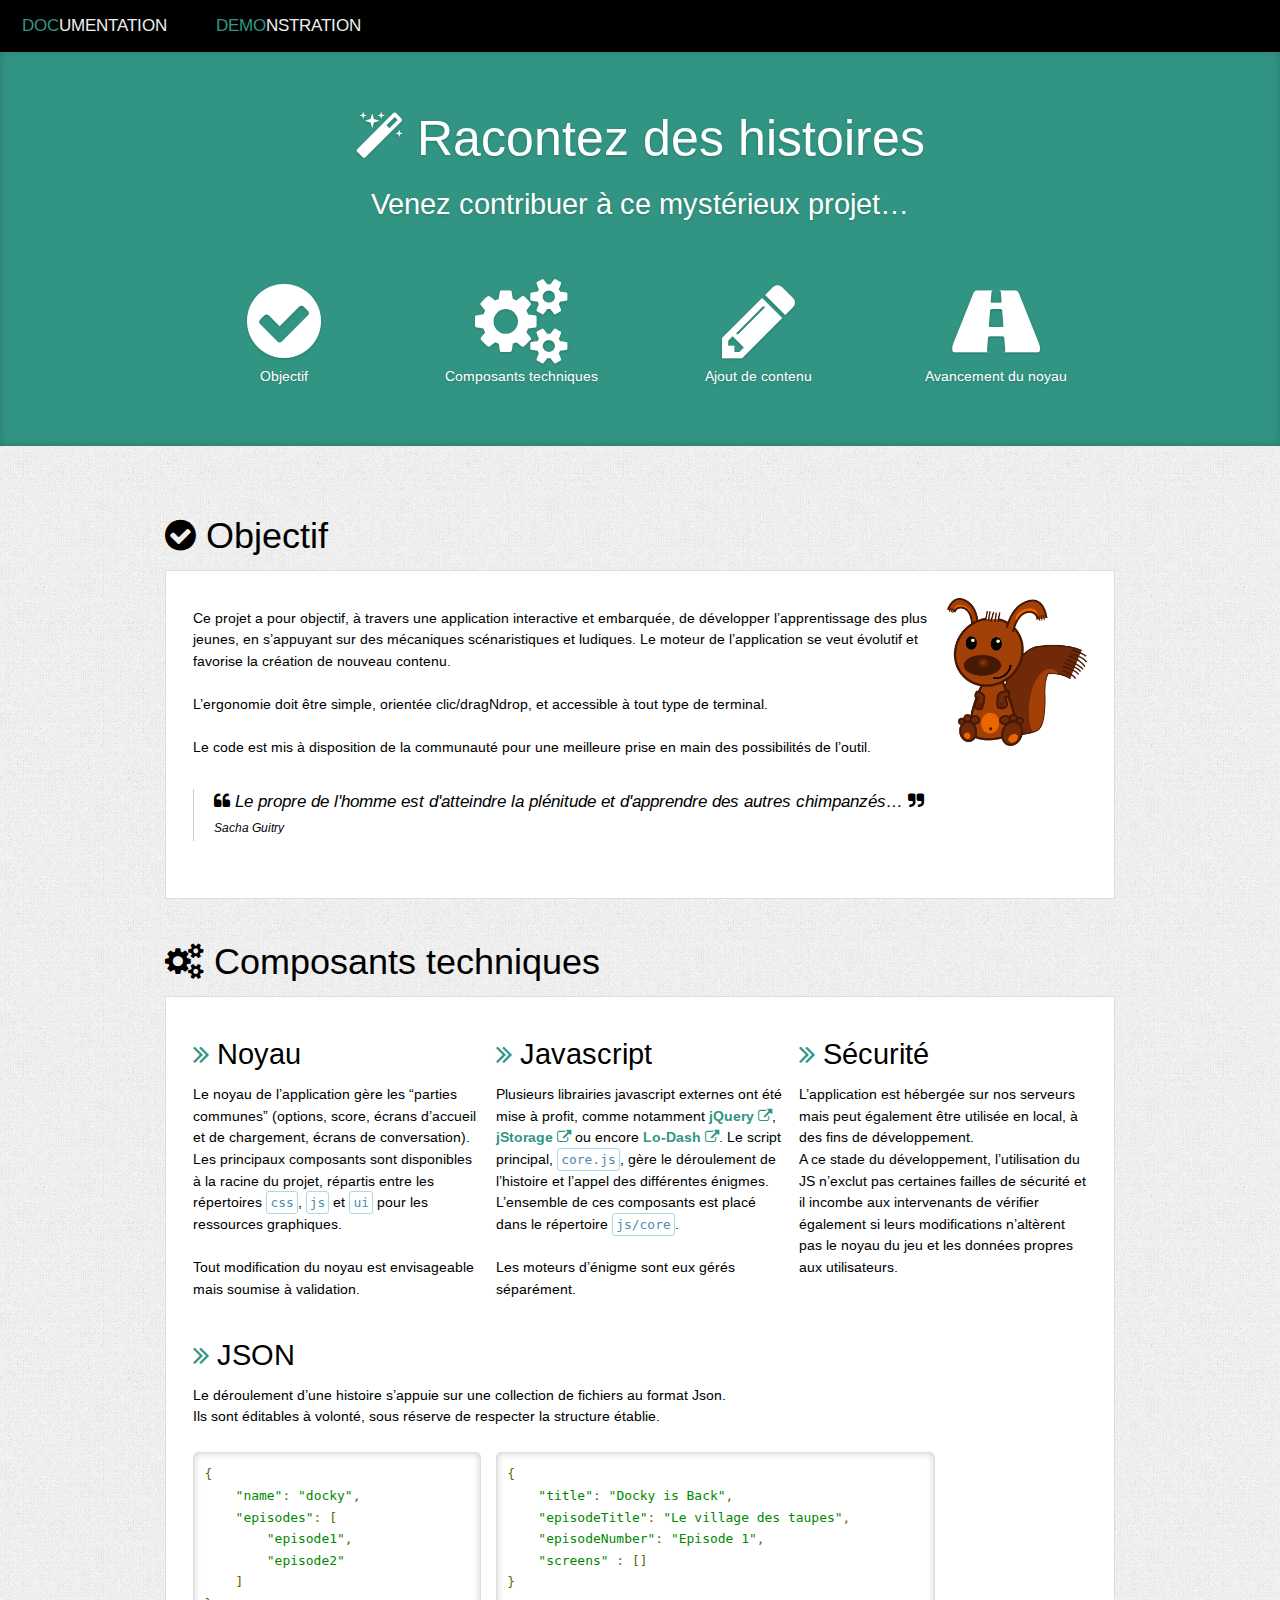
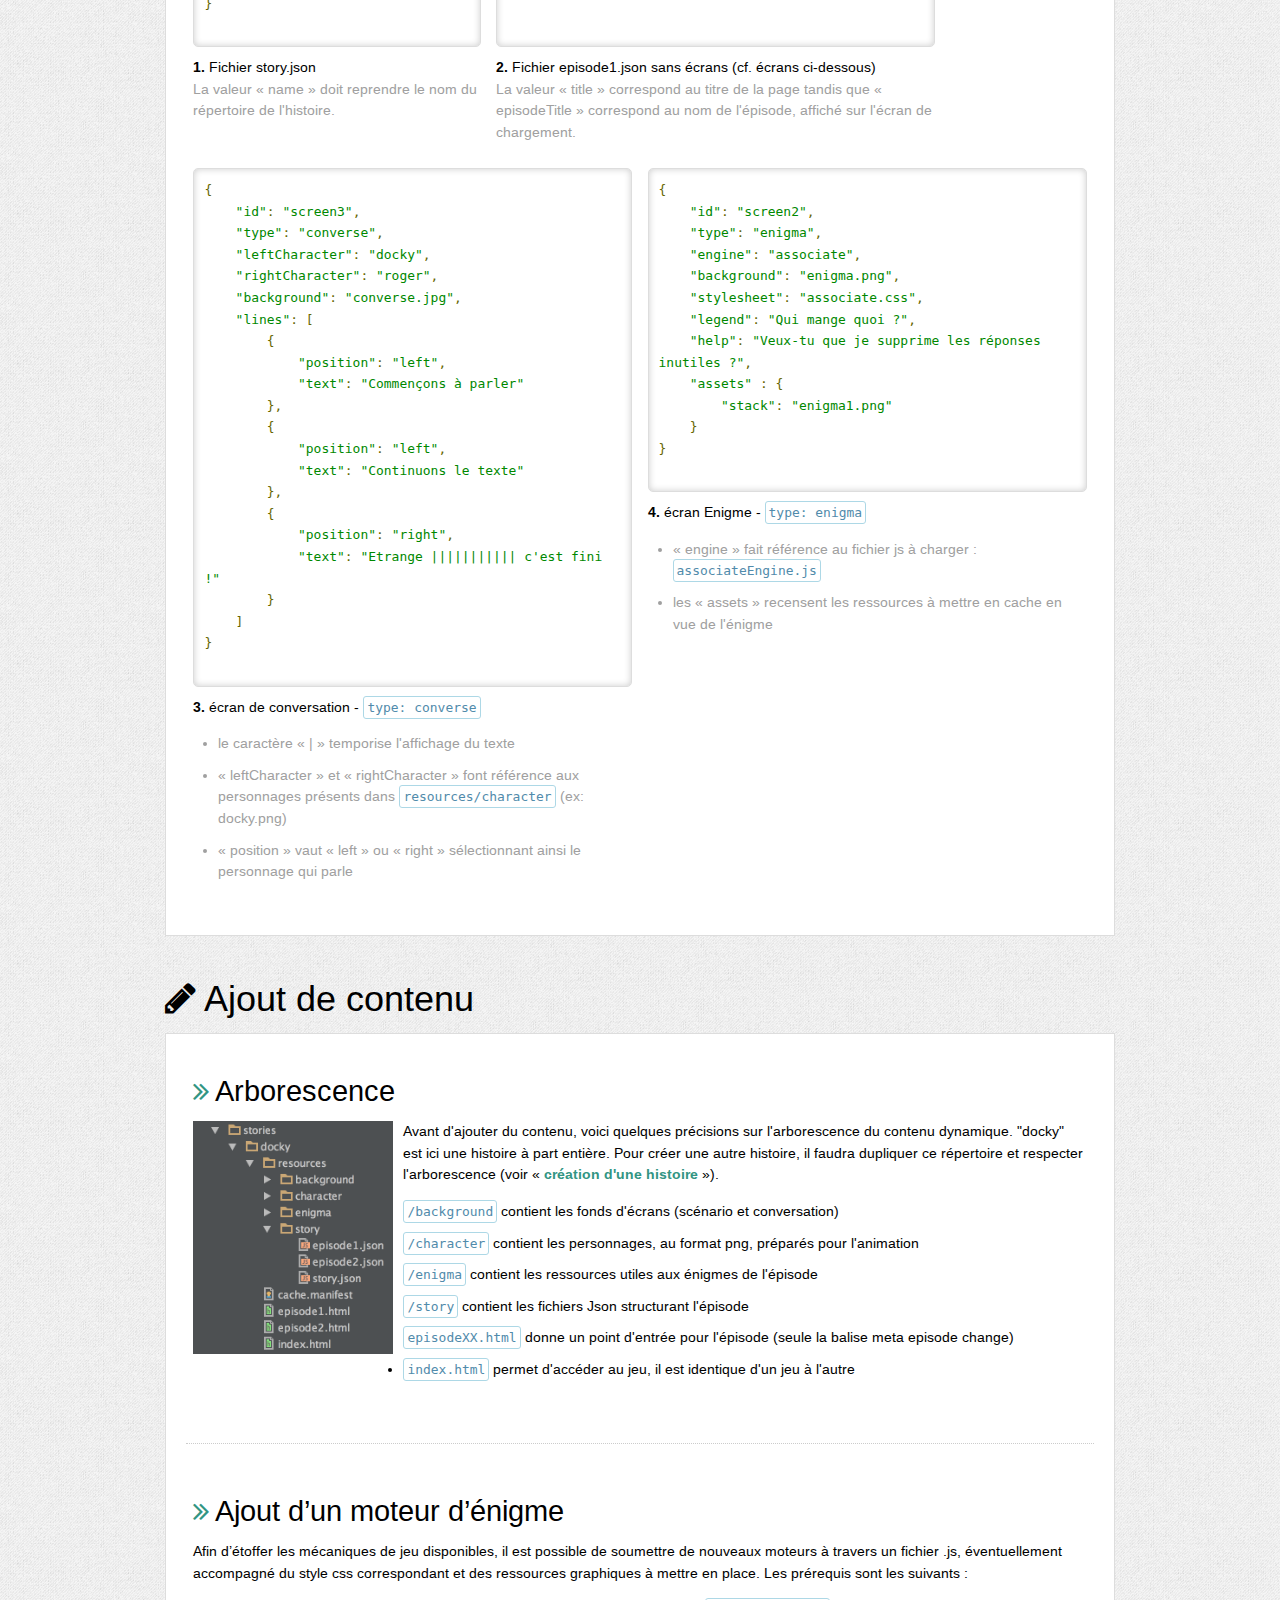
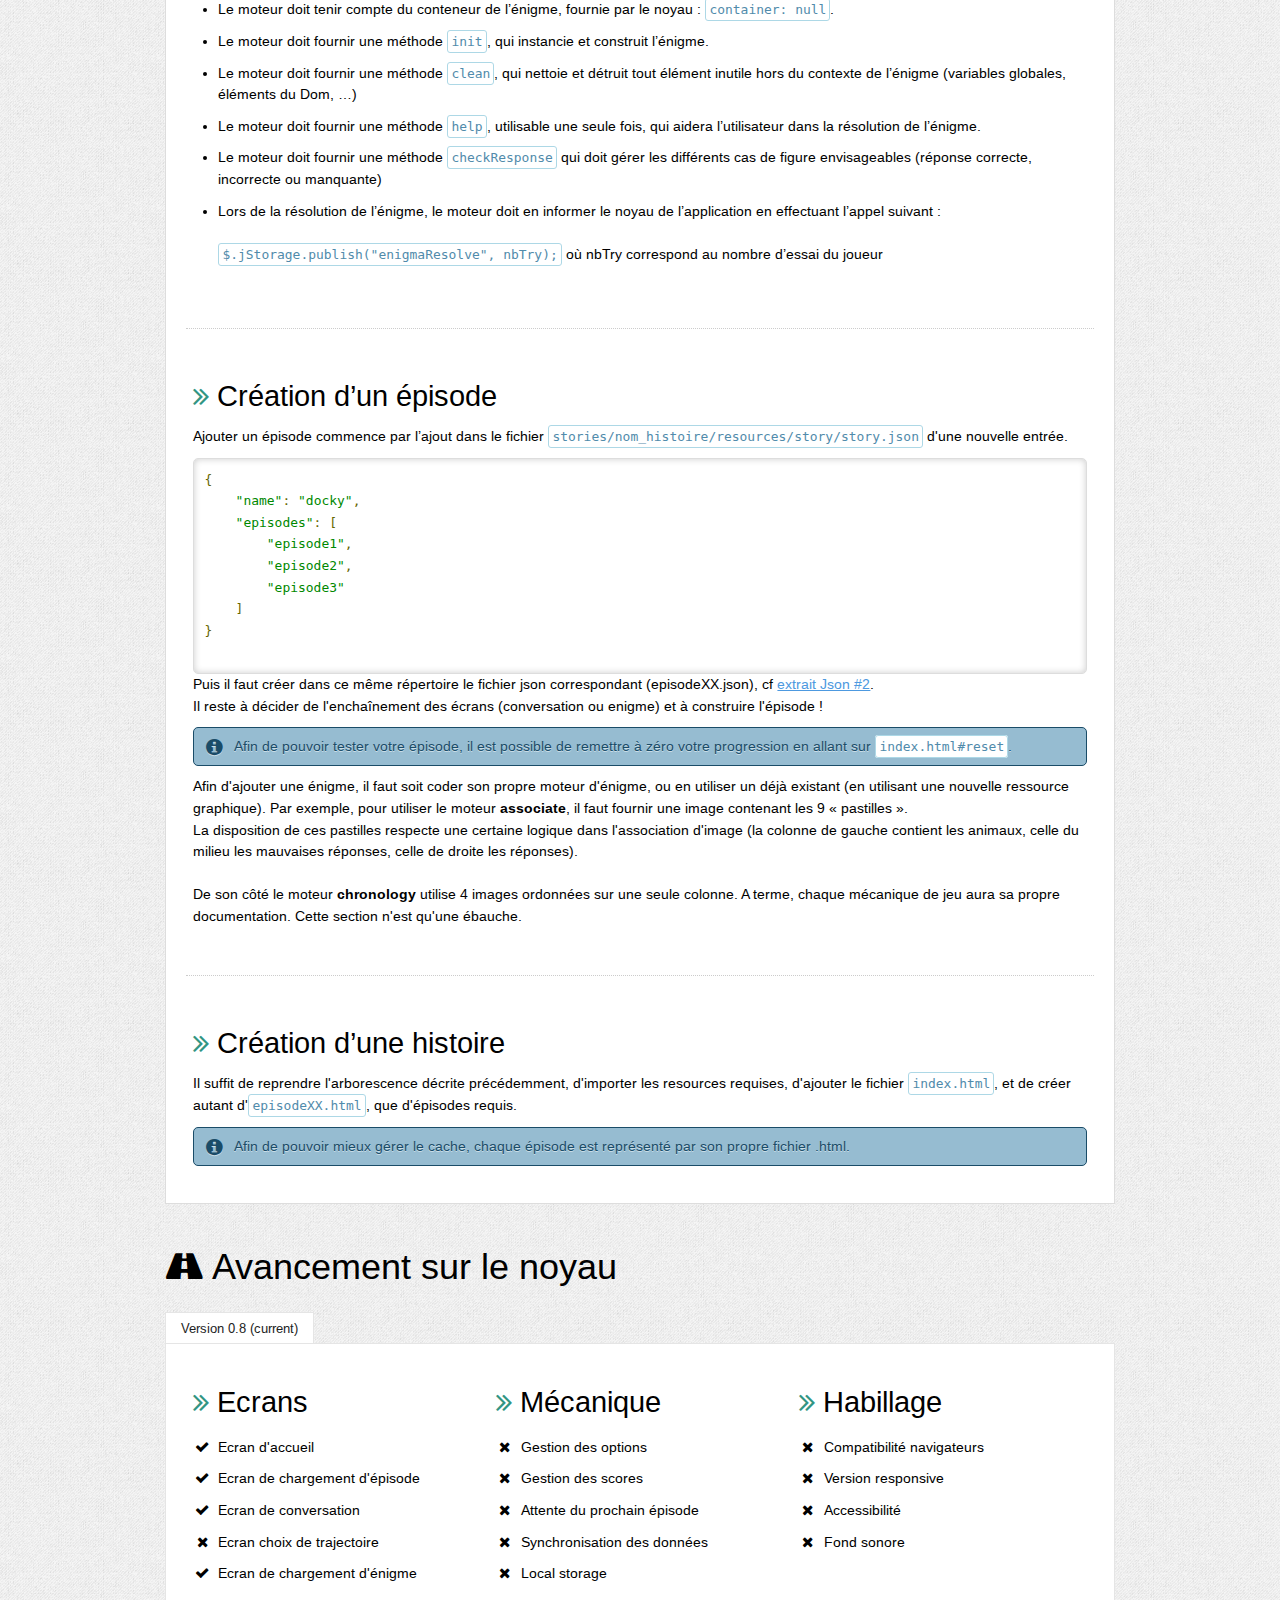
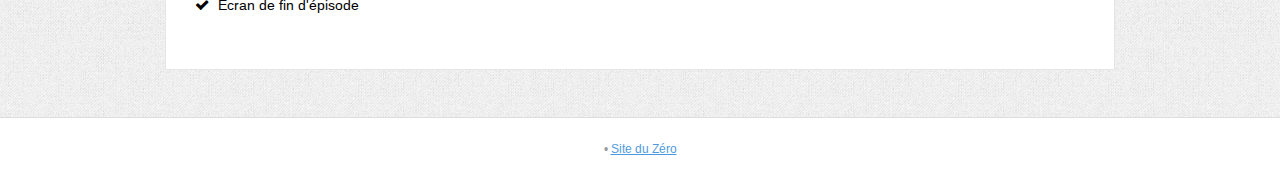
==== docs/index.html @ ab533738 "Merge 7d3cd6b5ebbc8d8673dc4ec50fe0b4dab914d638 into e6782a35d2d16a43f5e92e82fbb731e9cffdc183" ====
<!DOCTYPE html>
<html><head>
<title>Documentation</title>
<meta charset="UTF-8">
<meta name="viewport" content="width=device-width, initial-scale=1.0"/>
<meta name="description" content="" />
<link rel="stylesheet" type="text/css" href="css/kickstart.css" media="all" />                  <!-- KICKSTART -->
<link rel="stylesheet" type="text/css" href="style.css" media="all" />                          <!-- CUSTOM STYLES -->
<script type="text/javascript" src="https://ajax.googleapis.com/ajax/libs/jquery/1.9.1/jquery.min.js"></script>
<script type="text/javascript" src="js/kickstart.js"></script>                                  <!-- KICKSTART -->
</head><body>


<nav class="navbar">
	<ul>
	<li class="first"><a href="#" title="Vous êtes en plein dedans !" class="tooltip-bottom"><span>doc</span>umentation</a></li>
	<li><a href="../stories/docky" target="_blank" title="Le mieux, c'est de passer à l'action" class="tooltip-bottom"><span>DEMO</span>NSTRATION</a></li>
	<li class="last"></li>
	</ul>
</nav>


<!-- ===================================== END HEADER ===================================== -->

<div class="callout callout-top clearfix">
    <div class="grid">
        <h1 class="center"><i class="icon-magic"></i> Racontez des histoires</h1>
        <h4 style="margin-bottom:40px;" class="center">Venez contribuer à ce mystérieux projet…</h4>

        <div class="col_12" style="text-align: center;text-shadow: 0px 1px 3px rgba(0,0,0,0.2);">
            <div class="col_3 column">
                <a href="#objective"><i class="icon-ok-sign icon-4x"></i><br />Objectif</a>
            </div>
            <div class="col_3 column">
                <a href="#technicals"><i class="icon-cogs icon-4x"></i><br />Composants techniques</a>
            </div>
            <div class="col_3 column">
                <a href="#content"><i class="icon-pencil icon-4x"></i><br />Ajout de contenu</a>
            </div>
            <div class="col_3 column">
                <a href="#kernel"><i class="icon-road icon-4x"></i><br />Avancement du noyau</a>
            </div>
        </div>
    </div>
</div>

<div class="grid">



	<div class="col_12">


		<h3 id="objective"><i class="icon-ok-sign"></i> Objectif</h3>
		<div class="panel clearfix">
            <div class="col_12 column">
                <img src="Docky.png" width="140" class="align-right"/>
                <p>
                    Ce projet a pour objectif, à travers une application interactive et embarquée, de développer l’apprentissage des plus jeunes, en s’appuyant sur des mécaniques scénaristiques et ludiques. Le moteur de l’application se veut évolutif et favorise la création de nouveau contenu.<br /><br />
                    L’ergonomie doit être simple, orientée clic/dragNdrop, et accessible à tout type de terminal.<br /><br />
                    Le code est mis à disposition de la communauté pour une meilleure prise en main des possibilités de l’outil.

                </p>
                <blockquote class="small">
                    <p>
                        <i class="icon-quote-left"></i> Le propre de l'homme est d'atteindre la plénitude et d'apprendre des autres chimpanzés… <i class="icon-quote-right"></i>
                        <span>Sacha Guitry</span>
                    </p>
                </blockquote>
            </div>
		</div>


		<h3 id="technicals"><i class="icon-cogs"></i> Composants techniques</h3>
		<div class="panel clearfix">
			<div class="col_4 column">
                <h4><i class="icon-double-angle-right"></i> Noyau</h4>
                <p>
                    Le noyau de l’application gère les “parties communes” (options, score, écrans d’accueil et de chargement, écrans de conversation). Les principaux composants sont disponibles à la racine du projet, répartis entre les répertoires <code>css</code>, <code>js</code> et <code>ui</code> pour les ressources graphiques.<br /><br/>

                    Tout modification du noyau est envisageable mais soumise à validation.
                </p>
			</div>
            <div class="col_4 column">
                <h4><i class="icon-double-angle-right"></i> Javascript</h4>
                <p>
                    Plusieurs librairies javascript externes ont été mise à profit, comme notamment <a href="http://jquery.com">jQuery <i class="icon-external-link"></i></a>, <a href="http://www.jstorage.info">jStorage <i class="icon-external-link"></i></a> ou encore <a href="http://lodash.com">Lo-Dash <i class="icon-external-link"></i></a>. Le script principal, <code>core.js</code>, gère le déroulement de l’histoire et l’appel des différentes énigmes. L’ensemble de ces composants est placé dans le répertoire <code>js/core</code>.<br /><br />

                    Les moteurs d’énigme sont eux gérés séparément.
                </p>
            </div>
            <div class="col_4 column">
                <h4><i class="icon-double-angle-right"></i> Sécurité</h4>
                <p>
                    L’application est hébergée sur nos serveurs mais peut également être utilisée en local, à des fins de développement. <br />A ce stade du développement, l’utilisation du JS n’exclut pas certaines failles de sécurité et il incombe aux intervenants de vérifier également si leurs modifications n’altèrent pas le noyau du jeu et les données propres aux utilisateurs.
                </p>
            </div>

            <div id="json" class="col_12 column">
                <h4><i class="icon-double-angle-right"></i> JSON</h4>
                <p>
                    Le déroulement d’une histoire s’appuie sur une collection de fichiers au format Json.<br />
                    Ils sont éditables à volonté, sous réserve de respecter la structure établie.
                </p>

            </div>
            <div class="col_4 column">
                <pre>
{
    "name": "docky",
    "episodes": [
        "episode1",
        "episode2"
    ]
}
                </pre>
                <p>
                    <b>1.</b> Fichier story.json<br />
                    <span class="clues">La valeur &laquo; name &raquo; doit reprendre le nom du répertoire de l'histoire.</span>
                </p>
            </div>

            <div class="col_6 column">
                <pre>
{
    "title": "Docky is Back",
    "episodeTitle": "Le village des taupes",
    "episodeNumber": "Episode 1",
    "screens" : []
}

                </pre>
                <p>
                    <b>2.</b> Fichier episode1.json sans écrans (cf. écrans ci-dessous)<br />
                    <span class="clues">La valeur &laquo; title &raquo; correspond au titre de la page tandis
                    que &laquo; episodeTitle &raquo; correspond au nom de l'épisode, affiché sur l'écran de chargement.</span>
            </div>

            <div class="col_6 column">
                <pre>
{
    "id": "screen3",
    "type": "converse",
    "leftCharacter": "docky",
    "rightCharacter": "roger",
    "background": "converse.jpg",
    "lines": [
        {
            "position": "left",
            "text": "Commençons à parler"
        },
        {
            "position": "left",
            "text": "Continuons le texte"
        },
        {
            "position": "right",
            "text": "Etrange ||||||||||| c'est fini !"
        }
    ]
}
                </pre>
                <p>
                    <b>3.</b> écran de conversation - <code>type: converse</code><br/>
                    <span class="clues">
                    <ul class="clues">
                        <li>le caractère &laquo; | &raquo; temporise l'affichage du texte</li>
                        <li>&laquo; leftCharacter &raquo; et &laquo; rightCharacter &raquo; font référence aux personnages présents dans <code>resources/character</code> (ex: docky.png)</li>
                        <li>&laquo; position &raquo; vaut &laquo; left &raquo; ou &laquo; right &raquo; sélectionnant ainsi le personnage qui parle</li>
                    </ul>
                    </span>
                </p>
            </div>

            <div class="col_6 column">
                <pre>
{
    "id": "screen2",
    "type": "enigma",
    "engine": "associate",
    "background": "enigma.png",
    "stylesheet": "associate.css",
    "legend": "Qui mange quoi ?",
    "help": "Veux-tu que je supprime les réponses inutiles ?",
    "assets" : {
        "stack": "enigma1.png"
    }
}
                </pre>
                <p>
                    <b>4.</b> écran Enigme - <code>type: enigma</code><br/>

                    <ul class="clues">
                        <li>&laquo; engine &raquo; fait référence au fichier js à charger : <code>associateEngine.js</code></li>
                        <li>les &laquo; assets &raquo; recensent les ressources à mettre en cache en vue de l'énigme</li>
                    </ul>


                </p>
            </div>

		</div>

		<h3 id="content"><i class="icon-pencil"></i> Ajout de contenu</h3>
		<div class="panel clearfix">

            <div class="col_12 column">
                <h4><i class="icon-double-angle-right"></i> Arborescence</h4>
                <img src="arbo.png" width="200" class="align-left"/>
                <p>Avant d'ajouter du contenu, voici quelques précisions sur l'arborescence du contenu dynamique. "docky" est ici une histoire à part entière. Pour créer une autre histoire, il faudra dupliquer ce répertoire et respecter l'arborescence (voir &laquo; <a href="#createStory">création d'une histoire</a> &raquo;).</p>
                    <ul>
                        <li><code>/background</code> contient les fonds d'écrans (scénario et conversation)</li>
                        <li><code>/character</code> contient les personnages, au format png, préparés pour l'animation</li>
                        <li><code>/enigma</code> contient les ressources utiles aux énigmes de l'épisode</li>
                        <li><code>/story</code> contient les fichiers Json structurant l'épisode</li>
                        <li><code>episodeXX.html</code> donne un point d'entrée pour l'épisode (seule la balise meta episode change)</li>
                        <li><code>index.html</code> permet d'accéder au jeu, il est identique d'un jeu à l'autre</li>
                    </ul>

            </div>

            <hr />

			<div class="col_12 column">
                <h4><i class="icon-double-angle-right"></i> Ajout d’un moteur d’énigme</h4>
                <p>
                    Afin d’étoffer les mécaniques de jeu disponibles, il est possible de soumettre de nouveaux moteurs à travers un fichier .js, éventuellement accompagné du style css correspondant et des ressources graphiques à mettre en place.

                    Les prérequis sont les suivants :
                    <ul>
                        <li>Le moteur doit tenir compte du conteneur de l’énigme, fournie par le noyau : <code>container: null</code>.</li>
                        <li>Le moteur doit fournir une méthode <code>init</code>,  qui instancie et construit l’énigme.</li>
                        <li>Le moteur doit fournir une méthode <code>clean</code>, qui nettoie et détruit tout élément inutile hors du contexte de l’énigme (variables globales, éléments du Dom, …)</li>
                        <li>Le moteur doit fournir une méthode <code>help</code>, utilisable une seule fois, qui aidera l’utilisateur dans la résolution de l’énigme.</li>
                        <li>Le moteur doit fournir une méthode <code>checkResponse</code> qui doit gérer les différents cas de figure envisageables (réponse correcte, incorrecte ou manquante)</li>
                        <li>Lors de la résolution de l’énigme, le moteur doit en informer le noyau de l’application en effectuant l’appel suivant :<br /><br/>

                            <code>$.jStorage.publish("enigmaResolve", nbTry);</code> où nbTry correspond au nombre d’essai du joueur
                        </li>
                    </ul>
                </p>
			</div>

            <hr />

            <div class="col_12 column">
                <h4><i class="icon-double-angle-right"></i> Création d’un épisode</h4>
                <p>
                    Ajouter un épisode commence par l’ajout dans le fichier <code>stories/nom_histoire/resources/story/story.json</code> d'une nouvelle entrée.

                    <pre>
{
    "name": "docky",
    "episodes": [
        "episode1",
        "episode2",
        "episode3"
    ]
}
                    </pre>

                    Puis il faut créer dans ce même répertoire le fichier json correspondant (episodeXX.json), cf <a href="#json">extrait Json #2</a>. <br />
                    Il reste à décider de l'enchaînement des écrans (conversation ou enigme) et à construire l'épisode !
                </p>

                <p class="notice">
                    <i class="icon-info-sign icon-large"></i>Afin de pouvoir tester votre épisode, il est possible de remettre à zéro votre progression en allant sur <code>index.html#reset</code>.
                </p>

                <p>
                    Afin d'ajouter une énigme, il faut soit coder son propre moteur d'énigme, ou en utiliser un déjà existant (en utilisant une nouvelle ressource graphique). Par exemple, pour utiliser le moteur <b>associate</b>, il faut fournir une image contenant les 9 &laquo; pastilles &raquo;.<br />
                    La disposition de ces pastilles respecte une certaine logique dans l'association d'image (la colonne de gauche contient les animaux, celle du milieu les mauvaises réponses, celle de droite les réponses).<br /><br />
                    De son côté le moteur <b>chronology</b> utilise 4 images ordonnées sur une seule colonne.
                    A terme, chaque mécanique de jeu aura sa propre documentation. Cette section n'est qu'une ébauche.


                </p>
            </div>

            <hr />

            <div id="createStory" class="col_12 column">
                <h4><i class="icon-double-angle-right"></i> Création d’une histoire</h4>
                <p>
                    Il suffit de reprendre l'arborescence décrite précédemment, d'importer les resources requises, d'ajouter le fichier <code>index.html</code>, et de créer autant d'<code>episodeXX.html</code>, que d'épisodes requis.
                </p>
                <p class="notice">
                    <i class="icon-info-sign icon-large"></i>Afin de pouvoir mieux gérer le cache, chaque épisode est représenté par son propre fichier .html.
                </p>
            </div>

		</div>

		<h3 id="kernel"><i class="icon-road"></i> Avancement sur le noyau</h3>
        <ul class="tabs">
            <li><a href="#v0.8">Version 0.8 (current)</a></li>
        </ul>
		<div id="v0.8" class="tab-content clearfix">
			<div class="col_4 column">
				<h4><i class="icon-double-angle-right"></i> Ecrans</h4>
				<ul class="icons">
					<li><i class="icon-ok"></i>Ecran d'accueil</li>
					<li><i class="icon-ok"></i>Ecran de chargement d'épisode</li>
					<li><i class="icon-ok"></i>Ecran de conversation</li>
					<li><i class="icon-remove"></i>Ecran choix de trajectoire</li>
					<li><i class="icon-ok"></i>Ecran de chargement d'énigme</li>
					<li><i class="icon-ok"></i>Ecran de fin d'épisode</li>
				</ul>
			</div>
			<div class="col_4 column">
				<h4><i class="icon-double-angle-right"></i> Mécanique</h4>
				<ul class="icons">
					<li><i class="icon-remove"></i>Gestion des options</li>
					<li><i class="icon-remove"></i>Gestion des scores</li>
					<li><i class="icon-remove"></i>Attente du prochain épisode</li>
					<li><i class="icon-remove"></i>Synchronisation des données</li>
					<li><i class="icon-remove"></i>Local storage</li>
				</ul>
			</div>			
			<div class="col_4 column">
				<h4><i class="icon-double-angle-right"></i> Habillage</h4>
				<ul class="icons">
                    <li><i class="icon-remove"></i>Compatibilité navigateurs</li>
					<li><i class="icon-remove"></i>Version responsive</li>
					<li><i class="icon-remove"></i>Accessibilité</li>
					<li><i class="icon-remove"></i>Fond sonore</li>
				</ul>
			</div>
		</div>


	</div>


</div><!-- END GRID-->

<!-- ===================================== START FOOTER ===================================== -->
<div class="clear"></div>
<div id="footer">
    • <a href="http://www.siteduzero.com">Site du Zéro</a>
</div>


</body></html>
---- docs/css/kickstart.css ----
/*
	99Lime.com HTML KickStart by Joshua Gatcke
	kickstart.css
	
	Don't edit the file if you want HTML KickStart to be upgradeable. 
	Instead, copy any CSS selectors you want to modify to your style.css file.
	
	// Colors
	blue: #4D99E0;
*/
/*---------------------------------
	IMPORTS
-----------------------------------*/
@import url(kickstart-buttons.css);
@import url(kickstart-forms.css);
@import url(kickstart-menus.css);
@import url(kickstart-grid.css);
@import url(jquery.fancybox-1.3.4.css);
@import url(kickstart-slideshow.css);
@import url(prettify.css);
@import url(tiptip.css);
@import url(fonts/fontawesome/css/font-awesome.min.css);

/*---------------------------------
	HTML ELEMENTS
-----------------------------------*/
*{
-webkit-box-sizing: border-box; /* Safari/Chrome, other WebKit */
-moz-box-sizing: border-box;    /* Firefox, other Gecko */
box-sizing: border-box;         /* Opera/IE 8+ */	
}
a{color:#4D99E0;outline:0;}
a:active{color:inherit;}
a:visited{}
a:hover{}
a img{border:0;}
a [class^="icon-"]{color:inherit;text-decoration:none;}
strong,b{color:#000;font-weight:bold;}
strike{}
em,i{}
.hide{display:none;}
.show{display:block;}

/*---------------------------------
	UTILITY
-----------------------------------*/
.center{text-align:center;}
.left{text-align:left;}
.right{text-align:right;}

/*---------------------------------
	HR
-----------------------------------*/
hr{clear:both;border-bottom:0;border-top:1px dotted #ccc;border-right:0;border-left:0;margin:30px 0;min-height: 0px;height:1px;}
hr.alt1{border-style: solid;}
hr.alt2{border-style: dashed;}

/*---------------------------------
	HTML5 ELEMENTS (shim)
-----------------------------------*/
article,aside,details,figcaption,figure,
footer,header,hgroup,menu,nav,section {
display:block;
}

/*---------------------------------
	HEADINGS
-----------------------------------*/
h1,h2,h3,h4,h5,h6{
font-weight:bold;
line-height:140%;
}

h1{
font-size:3.5em;
margin:10px 0 10px 0;
}

h2{
font-size:3em;
margin:10px 0 10px 0;
}

h3{
font-size:2.5em;
margin:10px 0 10px 0;
line-height:130%;
}

h4{
font-size:2em;
margin:10px 0 10px 0;
}

h5{
font-size:1.5em;
margin:10px 0 10px 0;
}

h6{
font-size:1.2em;
margin:10px 0 5px 0;
}

/*---------------------------------
	PARAGRAPHS
-----------------------------------*/
p{
margin:10px 0;
}

/*---------------------------------
	BLOCKQUOTES
-----------------------------------*/
blockquote{
font-size:1.5em;
line-height:1.5em;
font-style: italic;
margin:30px 30px 30px 0;
padding:0 0 0 20px;
border-left:1px solid #ccc;
}

	blockquote span{font-size:0.7em;display:block;}
	blockquote.small{font-size:1.2em;}
	
/*---------------------------------
	LISTS
-----------------------------------*/
ul, ol{
padding:0;
margin:0 0 20px 25px;
}

	li{
	padding:5px 0;
	margin:0;
	}

ul.alt{
padding:0;
margin:0 0 20px 0;
}

	ul.alt li{
	list-style-type:none;
	border-top:1px dotted #ccc;
	border-bottom:1px dotted #ccc;
	margin:0 0 -1px 0;
	background:url(img/icon-arrow-right.png) no-repeat 5px 0.7em;
	padding-left:20px;
	}
	
/*---------------------------------
	PRE & CODE
-----------------------------------*/
code{
font-family: Consolas, "Andale Mono WT", "Andale Mono", "Lucida Console", "Lucida Sans Typewriter", "DejaVu Sans Mono", "Bitstream Vera Sans Mono", "Liberation Mono", "Nimbus Mono L", Monaco, "Courier New", Courier, monospace;
font-size:0.9em;
border:1px solid lightblue;
padding:3px;
-moz-border-radius:3px;
-webkit-border-radius:3px;
border-radius:3px;
color:#518BAB;
}

pre{
white-space: pre-wrap;       /* css-3 */
white-space: -moz-pre-wrap !important;  /* Mozilla, since 1999 */
white-space: -pre-wrap;      /* Opera 4-6 */
white-space: -o-pre-wrap;    /* Opera 7 */
word-wrap: break-word;       /* Internet Explorer 5.5+ */
margin: 0px 0px 0px 0px;
padding:5px 5px 3px 5px;
background:#fff;
-moz-border-radius:5px;
-webkit-border-radius:5px;
border-radius:5px;
-webkit-box-shadow:inset 0px 0px 7px rgba(0,0,0,0.2);
-moz-box-shadow:inset 0px 0px 7px rgba(0,0,0,0.2);
box-shadow:inset 0px 0px 7px rgba(0,0,0,0.2);
padding:10px;
margin:0 0;
border:1px solid #ddd;
font-family: Consolas, "Andale Mono WT", "Andale Mono", "Lucida Console", "Lucida Sans Typewriter", "DejaVu Sans Mono", "Bitstream Vera Sans Mono", "Liberation Mono", "Nimbus Mono L", Monaco, "Courier New", Courier, monospace;
font-size:0.9em;
}

/*---------------------------------
	TABLES
-----------------------------------*/
table{width:100%;margin:0 0 10px 0;text-align:left;border-collapse: collapse;}
	thead, tbody{margin:0;padding:0;}
	th, td{padding:7px 10px;font-size:0.9em;border-bottom:1px dotted #ddd;text-align:left;}
	thead th{font-size:0.9em;padding:3px 10px;border-bottom:1px solid #ddd;}
	tbody tr.last th,
	tbody tr.last td{border-bottom:0;}
	
/* striped */
table.striped{}
	table.striped tr.alt{background:#f5f5f5;}
	table.striped thead th{background:#fff;}
	table.striped tbody th{background:#f5f5f5;text-align:right;padding-right:15px;border-right:1px dotted #e5e5e5;}
	table.striped tbody tr.alt th{background:#efefef;}

/* tight */
table.tight{}
	table.tight th, .tight td{padding:2px 10px;}

/* sortable */
table.sortable{border:1px solid #ddd;}
	table.sortable thead th{cursor: pointer;position:relative;top:0;left:0;border-right:1px solid #ddd;}
	table.sortable thead th:hover{background:#efefef;}
	table.sortable span.arrow{border-style:solid;border-width:5px;
	display:block;position:absolute;top:50%;right:5px;font-size:0;
	border-color:#ccc transparent transparent transparent;
	line-height:0;height:0;width:0;margin-top:-2px;}
	table.sortable span.arrow.up{border-color:transparent transparent #ccc transparent;margin-top:-7px;}

/*---------------------------------
	TABS
-----------------------------------*/
ul.tabs{
margin:10px 0 -1px 0;
padding:0;
width:100%;
border-bottom:1px solid #e5e5e5;
float:left;
font-size:0;
}

	ul.tabs.left{text-align:left;}
	ul.tabs.center{text-align:center;}
	ul.tabs.right{text-align:right;}
	ul.tabs.right li{margin:0 0 0 -2px;}

	ul.tabs li{
	font-size:14px;
	list-style-type:none;
	margin:0 -2px 0 0;
	padding:0;
	display:inline-block;
	*display:inline;/*IE ONLY*/
	position:relative;
	top:0;
	left:0;
	*top:1px;/*IE 7 ONLY*/
	zoom:1;
	}
	
	ul.tabs li a{
	text-decoration:none;
	color:#666;
	display:inline-block;
	padding:9px 15px;
	position: relative;
	top:0;
	left:0;
	line-height:100%;
	background:#f5f5f5;
	-webkit-box-shadow: inset 0px -3px 3px rgba(0,0,0,0.03);
	-moz-box-shadow: inset 0px -3px 3px rgba(0,0,0,0.03);
	box-shadow: inset 0px -3px 3px rgba(0,0,0,0.03);
	border:1px solid #e5e5e5;
	border-bottom:0;
	font-size:0.9em;
	zoom:1;
	}
	
	ul.tabs li a:hover{
	background:#fff;
	}
	
	ul.tabs li.current a{
	position:relative;
	top:1px;
	left:0;
	background:#fff;
	-webkit-box-shadow: none;
	-moz-box-shadow: none;
	box-shadow: none;
	color:#222;
	}
	
	.tab-content{
	border:1px solid #efefef;
	border:1px solid #e5e5e5;
	background:#fff;
	clear:both;
	padding:20px;
	margin:0 0 40px 0;
	}
	

/*---------------------------------
	BREADCRUMBS
-----------------------------------*/
ul.breadcrumbs{
margin:10px 0;
padding:0;
line-height:0%;
font-size:0;
}

	ul.breadcrumbs li{
	list-style-type:none;
	margin:0;
	padding:0;
	display:inline-block;
	*display:inline; /* IE ONLY*/
	position:relative;
	zoom:1;
	line-height:100%;
	font-size:14px; /* 0.8em default to override font-size:0; on parent*/
	}
	
	ul.breadcrumbs li a{
	display:inline-block;
	*display:inline; /* IE ONLY*/
	position:relative;
	padding:5px 15px 5px 5px;
	font-size:0.9em;
	zoom:1;
	margin:0;
	background:url(img/icon-arrow-right.png) no-repeat right center;
	}
	
	ul.breadcrumbs li.last a{
	color:#333;
	cursor: default;
	text-decoration:none;
	background:none;
	}
	
	ul.breadcrumbs li.last a:hover{
	text-decoration:none;
	}
	
	/* Alternative Style */
	ul.breadcrumbs.alt1{
	border:1px solid transparent;
	font-size:0;
	}
	
	ul.breadcrumbs.alt1 li a{
	padding:10px 25px 10px 15px;
	background:url(img/breadcrumbs-bg.gif) no-repeat right center;
	text-decoration:none;
	border-top:1px solid #efefef;
	border-bottom:1px solid #efefef;
	font-size:12px;
	}
	
	ul.breadcrumbs.alt1 a:hover{
	text-decoration:underline;
	}
	
	ul.breadcrumbs.alt1 li.first a{
	border-left:1px solid #efefef;
	}
	
	ul.breadcrumbs.alt1 li.last a{
	background:none;
	border-right:1px solid #efefef;
	}
	
/*---------------------------------
	IMAGES
-----------------------------------*/
/*
	for img .style1, .style2, .style3
	view js/kickstart.js Image Style Helpers
*/
img{
margin:0;
padding:0;
display:inline-block;
position:relative;
zoom:1;
vertical-align: bottom;
}

	img.align-left, .img-wrap.align-left{float:left;margin:0 10px 5px 0;}
	img.align-right, .img-wrap.align-right{float:right;margin:0 0 5px 10px;}
	img.full-width{clear:both;display:block;width:100%;height:auto;margin:0 0 10px 0;}
		
	div.caption{
	background:#f5f5f5;
	border:1px solid #ddd;
	padding:3px;
	max-width:100%;
	display:inline-block;
	height:auto;
	}
	
		div.caption img{
		display:block;
		padding:0;
		margin:0;
		width:100%;
		height:auto;
		}
	
		div.caption span{
		display:block;
		margin-top:3px;
		font-size:0.8em;
		color:#666;
		padding:0px 5px;
		}
		
	.gallery{}
	
		.gallery a{
		display:inline-block;
		position:relative;
		border:1px solid #ddd;
		background:#fff;
		padding:3px;
		margin:5px;
		-moz-border-radius:5px;
		-webkit-border-radius:5px;
		border-radius:5px;
		}
		
		.gallery a img{
		display: block;
		position: relative;
		margin:0;
		padding:0;
		}
		
/*---------------------------------
	SLIDESHOW2
-----------------------------------*/
.slideshow-wrap{
clear:both;
margin:0;
padding:0;
position:relative;
top:0;
left:0;
overflow:hidden;
clear:both;
}

	.slideshow-inner{
	overflow:hidden;
	clear:both;
	position:relative;
	top:0;
	left:0;
	border:1px solid #efefef;
	}
	
	.slideshow{
	clear:both;
	margin:0;
	padding:0;
	width:auto;
	height:auto;
	overflow:hidden;
	}
	
		.slideshow li{
		list-style-type:none;
		margin:0;
		padding:0;
		float:left;
		display:block;
		}
		
			.slideshow img{vertical-align: bottom;}
			
	.slideshow-buttons{
	text-align:right;
	margin:3px 0 0 0;
	padding:0;
	}
	
		.slideshow-buttons li{display:inline;position:relative;top:0;left:0;line-height:100%;margin:0;padding:0;}
		.slideshow-buttons li.current a{background:#ddd;}
		
		.slideshow-buttons a{
		display:inline;
		position:relative;
		top:0;
		left:0;
		padding:1px 3px;
		margin:0 1px;
		line-height:100%;
		border:1px solid #efefef;
		text-decoration:none;
		font-size:0.8em;
		}
---- docs/style.css ----
/*
	99Lime.com HTML KickStart by Joshua Gatcke
	style.css
	
*/

/*---------------------------------
	IMPORTS
-----------------------------------*/
@import url(http://fonts.googleapis.com/css?family=Arimo:400,700);

/*---------------------------------
	OVERRIDES
-----------------------------------*/
h1,h2,h3,h4,h5,h6{
font-family: "Arimo", arial, verdana, sans-serif;
font-weight:normal;
}

thead th,
tbody th{
font-family: "Arimo", arial, verdana, sans-serif;
}

button,
a.btn,
input[type="submit"],
input[type="reset"],
input[type="button"]{
font-family: "Arimo", arial, verdana, sans-serif;
}

.menu{
font-family: "Arimo", arial, verdana, sans-serif;
}

blockquote{
font-family: "Arimo", arial, verdana, sans-serif;
}

/*---------------------------------
	LAYOUT
-----------------------------------*/
body{
margin:0;
padding:0 0 0 0;
color:#000;
background:#efefef url(css/img/gray_jean.png);
font:normal 0.9em/150% 'Arimo', arial, verdana, sans-serif;
text-shadow: 0px 0px 1px transparent; /* google font pixelation fix */
}

#wrap{
width:100%;
background:#fff;
margin:30px auto 30px auto;
padding:0 2%;
border:1px solid #ccc;
}


#footer{
text-align:center;
padding:20px;
margin:0;
border-top:1px solid #ddd;
color:#999;
font-size:0.8em;
text-shadow:0px 1px 1px #fff;
position: relative;
top:0;
left:0;
background:#fff;
}

	#link-top{
	display:none;
	}
	
/* NAV BAR*/
.navbar{
position:fixed;
top:0;
left:0;
width: 100%;
background:#000;
color:#fff;
z-index:1000;
}

	.navbar #logo{
	position:absolute;
	top:0;
	right:0;
	padding:0.5em 1em;
	font-size: 1.7em;
	color:#efefef;
	text-decoration:none;
	}
	
	.navbar span{
	color:#329583;
	}
	
	
	.navbar ul{
	display:inline-block;
	margin:0;
	padding:0;
	}
	
		.navbar li{
		margin:0;
		padding:0;
		list-style-type:0;
		display:inline-block;
		}
		
		.navbar li a{
		display:inline-block;
		color:#efefef;
		padding:1em 1.3em;
		text-decoration:none;
		text-transform: uppercase;
		line-height:100%;
		font-size: 1.2em;
		}
		
.callout{
background:#329583;
padding:3em 0;
color:#fff;
box-shadow:inset 0px 0px 10px rgba(0,0,0,0.2);
text-align: center;
text-shadow:0px 1px 3px rgba(0,0,0,0.2);
display:block;
}
.callout a{
    text-decoration: none;
    color: #FFF;

}
.callout a:hover{

}
.callout a:hover i{
    margin: -1px 0 1px -1px;
    text-shadow:1px 2px 2px rgba(0,0,0,0.4);
}
	.callout + div.grid{margin-top:50px;}
	 a.callout{cursor:pointer;}
	 .callout i.icon-4x{font-size:6em;}
	 .callout h4{margin-bottom:30px;}
	 .callout-top{margin:50px 0 0 0;}
	 .callout p{margin-bottom:0;}
	 .callout .button{margin-top:10px;}
	 .callout.green{background:#19ad0b;/*#86dc00;*/}
	 
#mc_embed_signup{
padding:30px 0;
}

#ui-preview{
border:5px solid #ddd;
margin:30px 0;
display:block;
}

div.panel{
	border:1px solid #ddd;
	padding:20px;
	background:#fff;
	margin-bottom: 40px;
}

h4 i{
    color: #329583;
}

p.notice{
    background-color: #96BCD1;
    border-color: #1A4C68;
    color: #1A4C68;
}

p.notice code{
    background-color: #FFF;
}

p a{
    color: #329583;
    font-weight: bold;
    text-decoration: none;
}
.clues{
    color: #A0A0A0;
}
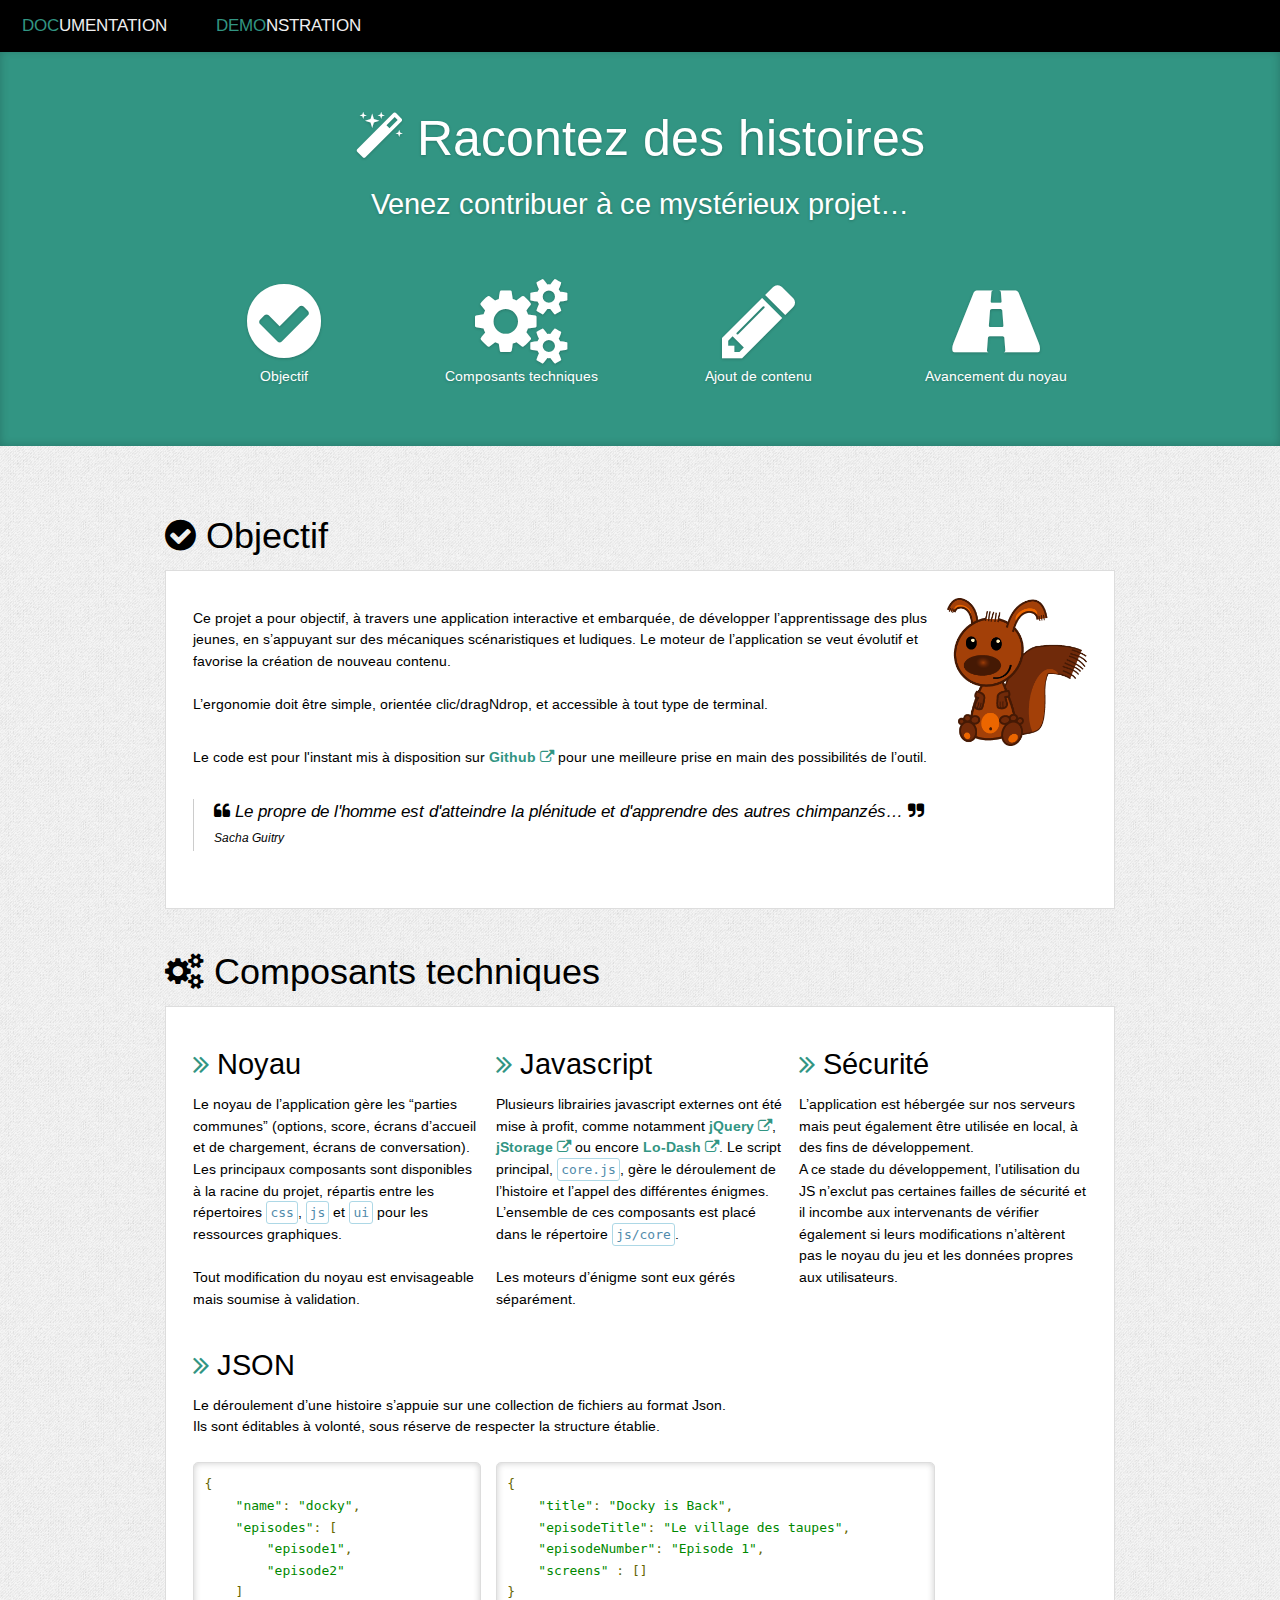
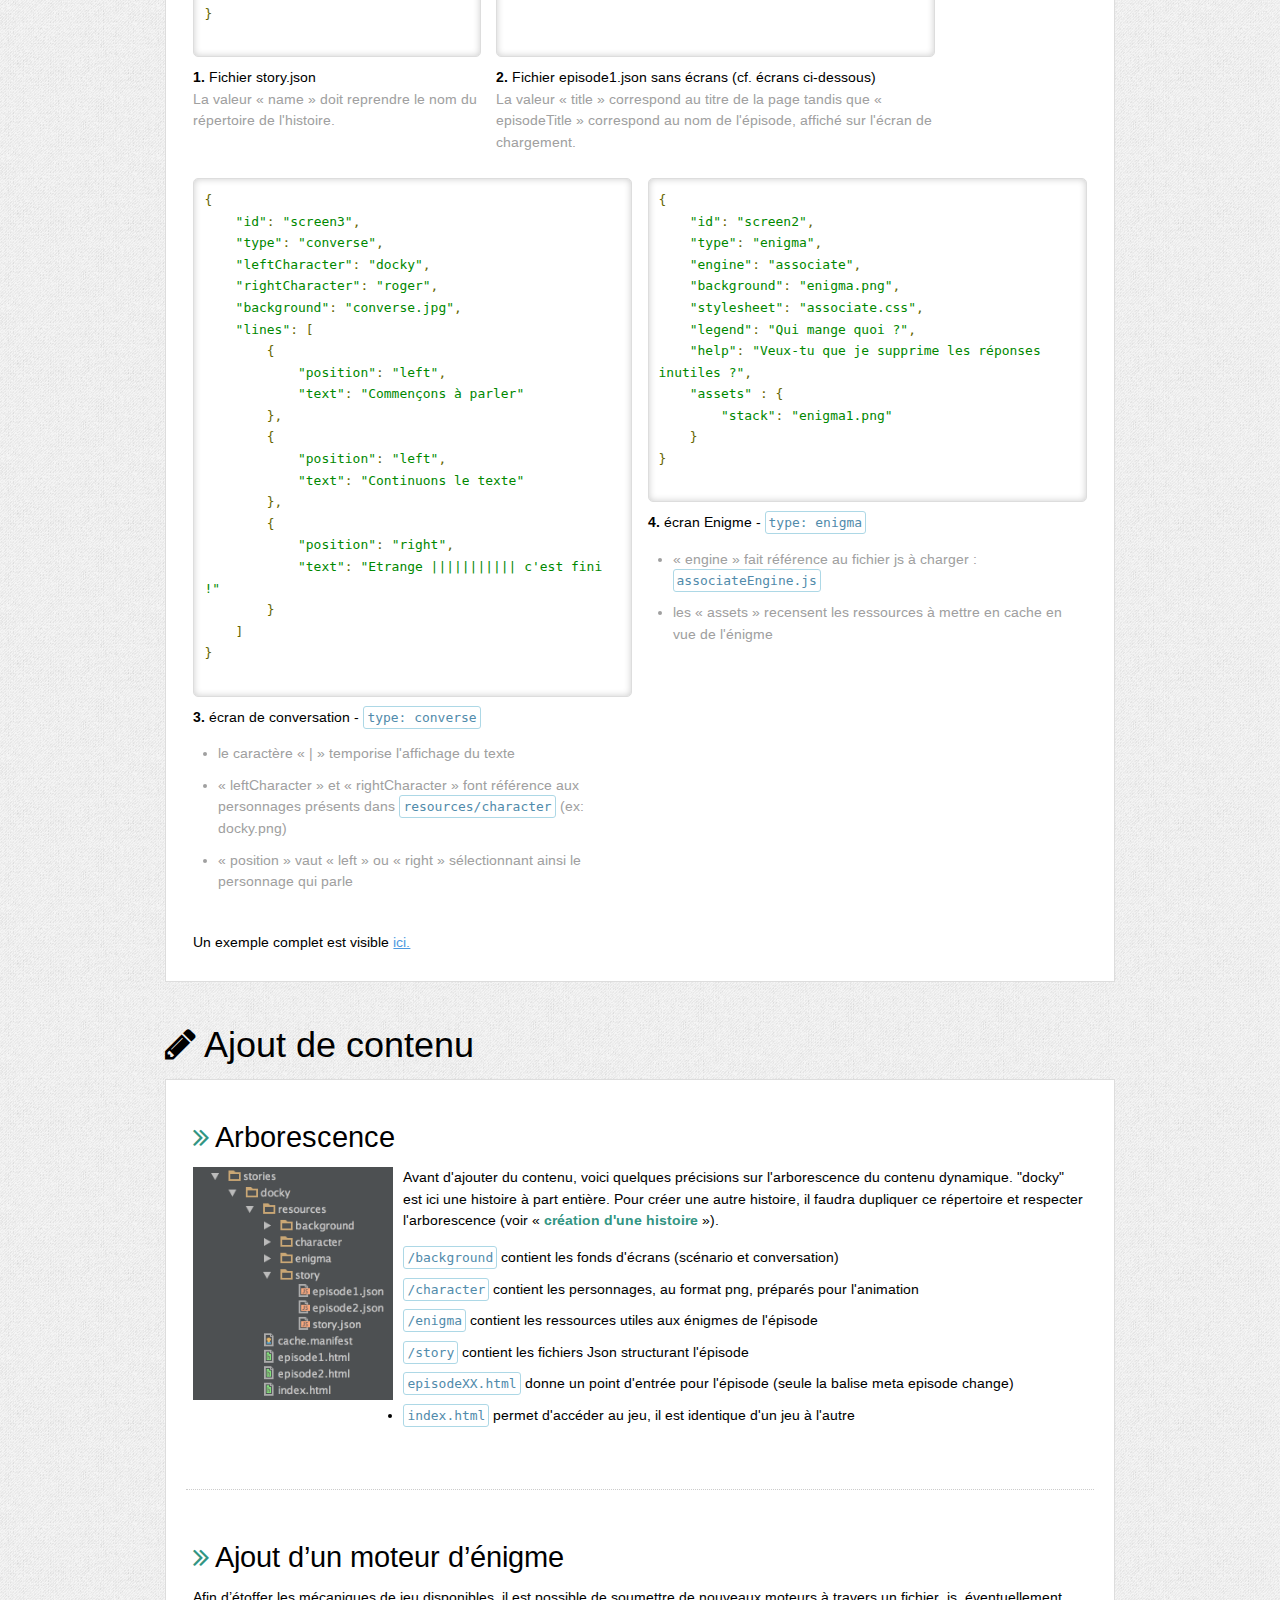
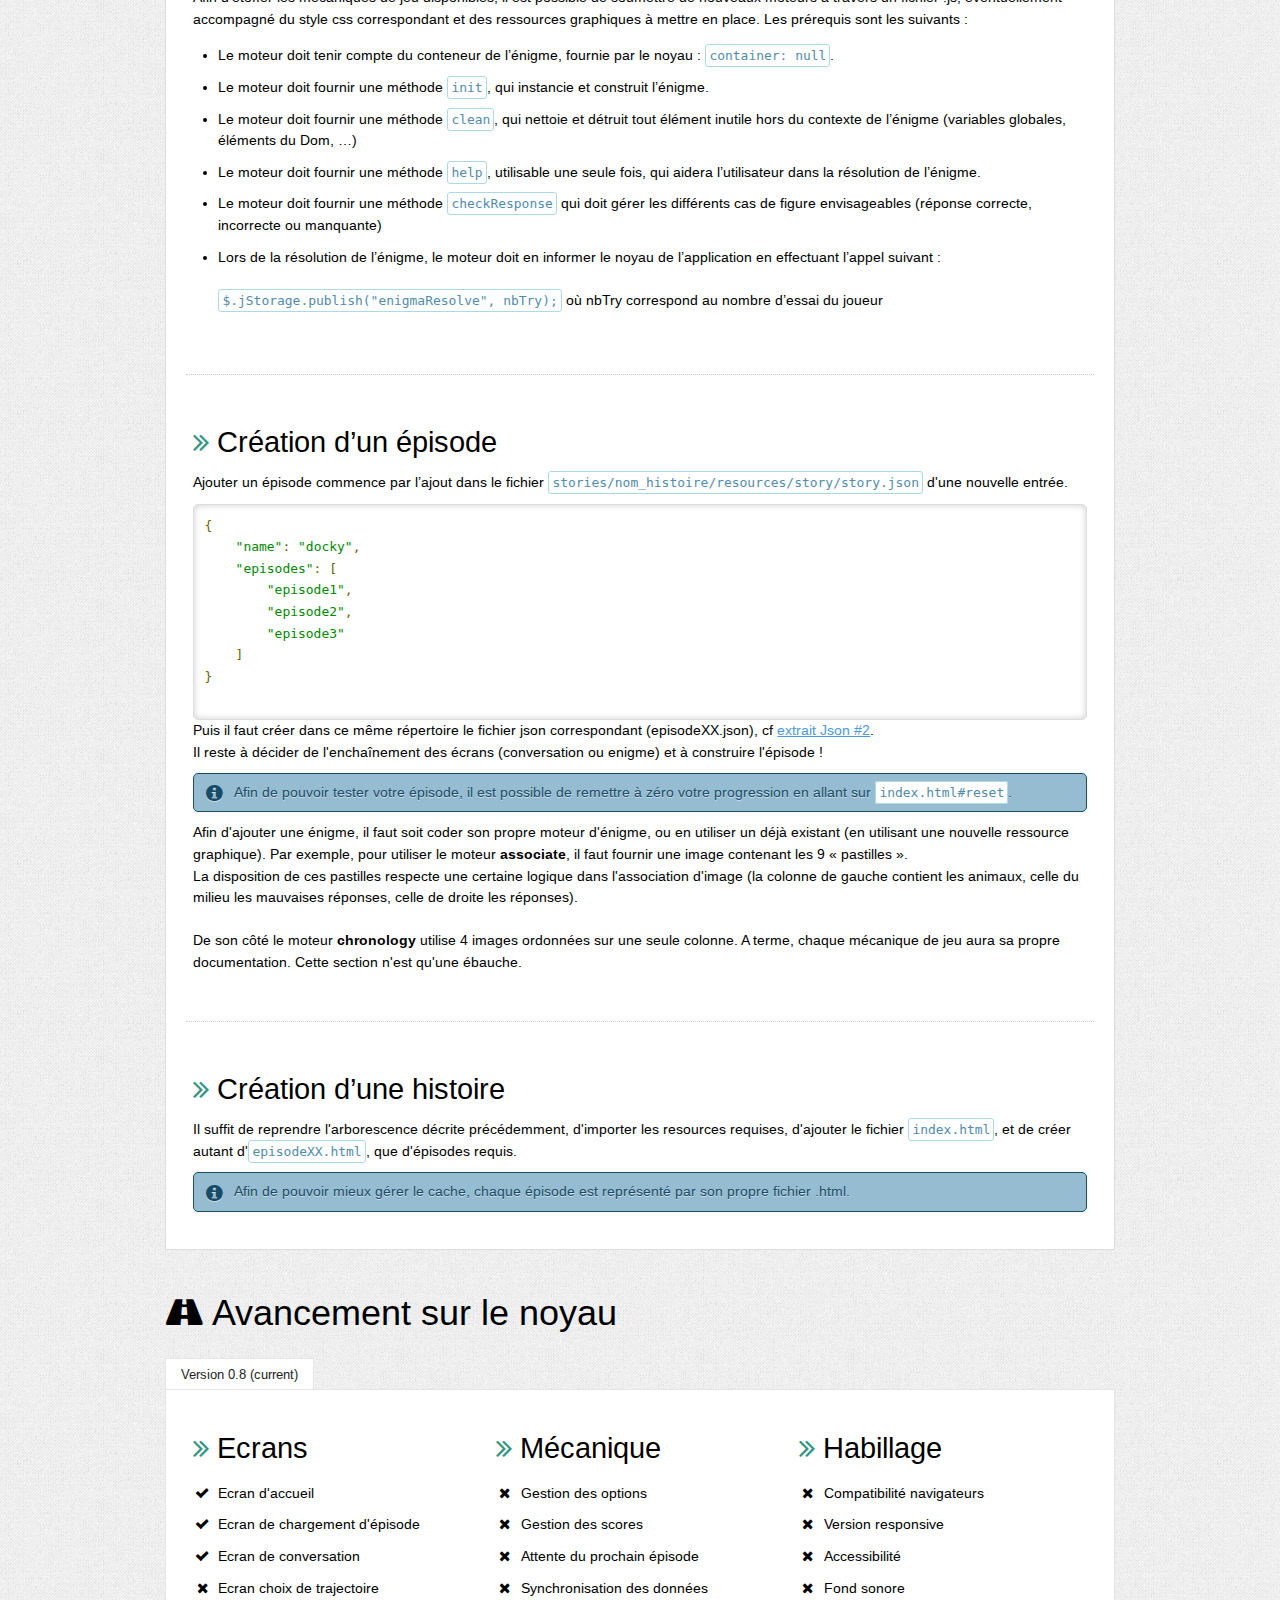
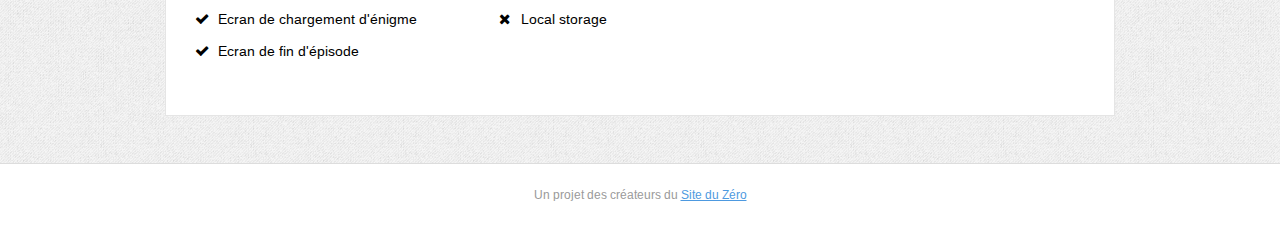
==== commit 99c62c52: "Update gh-pages" ====
--- a/docs/index.html
+++ b/docs/index.html
@@ -13,10 +13,12 @@
 
 <nav class="navbar">
 	<ul>
-	<li class="first"><a href="#" title="Vous êtes en plein dedans !" class="tooltip-bottom"><span>doc</span>umentation</a></li>
-	<li><a href="../stories/docky" target="_blank" title="Le mieux, c'est de passer à l'action" class="tooltip-bottom"><span>DEMO</span>NSTRATION</a></li>
-	<li class="last"></li>
+	    <li class="first"><a href="#" title="Vous êtes en plein dedans !" class="tooltip-bottom"><span>doc</span>umentation</a></li>
+	    <li><a href="../stories/docky" target="_blank" title="Le mieux, c'est de passer à l'action" class="tooltip-bottom"><span>DEMO</span>NSTRATION</a></li>
+	    <li class="last"></li>
 	</ul>
+
+
 </nav>
 
 
@@ -48,6 +50,7 @@
 
 
 
+
 	<div class="col_12">
 
 
@@ -58,8 +61,9 @@
                 <p>
                     Ce projet a pour objectif, à travers une application interactive et embarquée, de développer l’apprentissage des plus jeunes, en s’appuyant sur des mécaniques scénaristiques et ludiques. Le moteur de l’application se veut évolutif et favorise la création de nouveau contenu.<br /><br />
                     L’ergonomie doit être simple, orientée clic/dragNdrop, et accessible à tout type de terminal.<br /><br />
-                    Le code est mis à disposition de la communauté pour une meilleure prise en main des possibilités de l’outil.
-
+                </p>
+                <p>
+                    Le code est pour l'instant mis à disposition sur <a href="https://github.com/simpleit/docky" target="_blank">Github <i class="icon-external-link"></i></a> pour une meilleure prise en main des possibilités de l’outil.
                 </p>
                 <blockquote class="small">
                     <p>
@@ -67,6 +71,7 @@
                         <span>Sacha Guitry</span>
                     </p>
                 </blockquote>
+
             </div>
 		</div>
 
@@ -197,6 +202,10 @@
 
 
                 </p>
+            </div>
+
+            <div class="col_12 column">
+                Un exemple complet est visible <a href="https://github.com/simpleit/docky/blob/master/stories/docky/resources/story/episode1.json">ici.</a>
             </div>
 
 		</div>
@@ -337,7 +346,7 @@
 <!-- ===================================== START FOOTER ===================================== -->
 <div class="clear"></div>
 <div id="footer">
-    • <a href="http://www.siteduzero.com">Site du Zéro</a>
+    Un projet des créateurs du <a href="http://www.siteduzero.com">Site du Zéro</a>
 </div>
 
 
